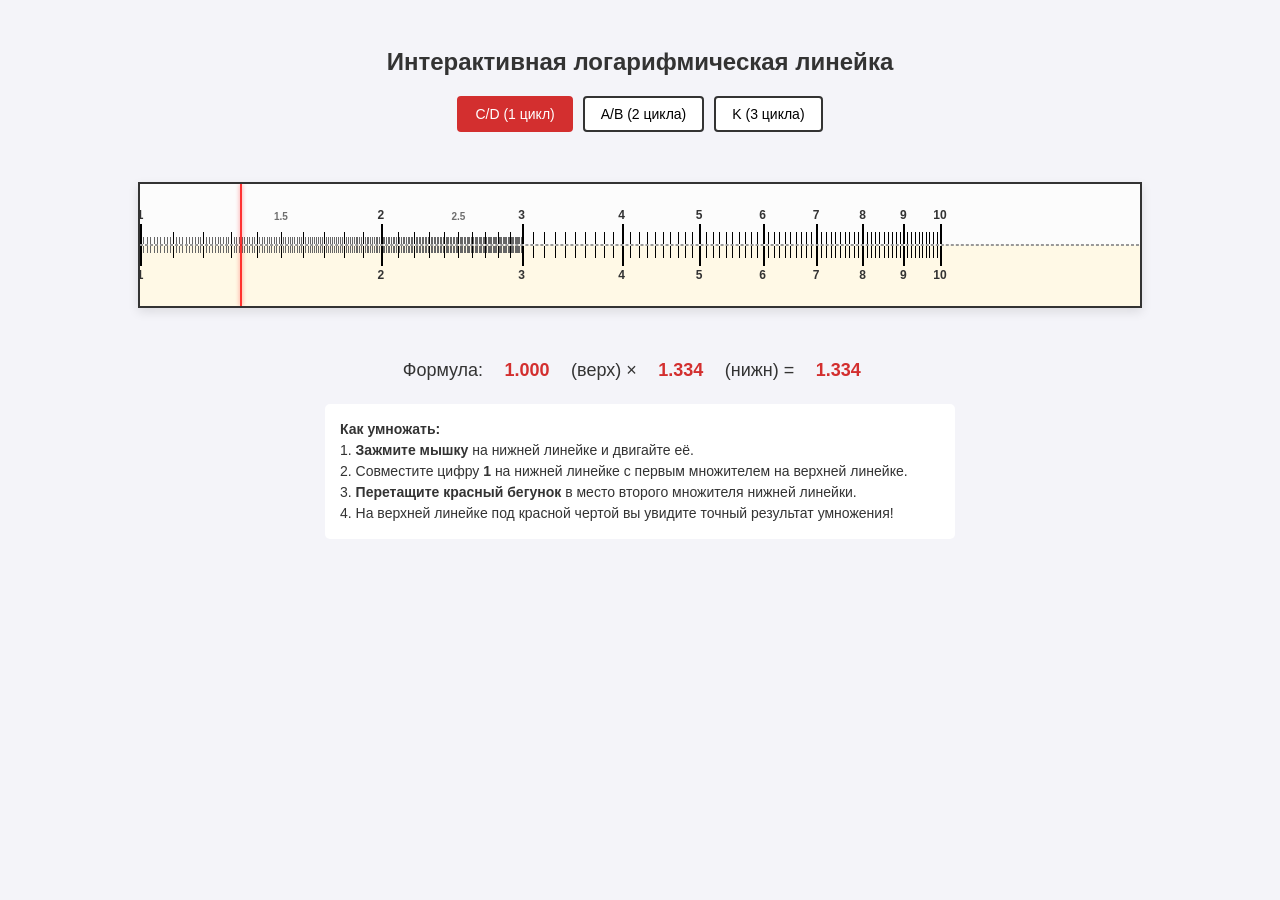
==== index.html @ 0c97687f "Added input to value fields" ====
<!DOCTYPE html>
<html lang="ru">
<head>
    <meta charset="UTF-8">
    <meta name="viewport" content="width=device-width, initial-scale=1.0">
    <title>Логарифмическая линейка: Умножение</title>
    <link rel="stylesheet" href="styles.css">
</head>

<body>
    <h2 style="text-align: center;">Интерактивная логарифмическая линейка</h2>

    <!-- Переключатель -->
    <div class="scale-selector">
        <button class="scale-btn active" data-cycles="1">C/D (1 цикл)</button>
        <button class="scale-btn" data-cycles="2">A/B (2 цикла)</button>
        <button class="scale-btn" data-cycles="3">K (3 цикла)</button>
    </div>

    <div class="ruler-container" id="rulerBox">
        <!-- Бегунок -->
        <div id="cursor" style="left: 100px;"></div>

        <!-- Верхняя неподвижная шкала -->
        <div class="ruler top-ruler" id="topRuler"></div>

        <!-- Нижняя подвижная шкала -->
        <div class="ruler bottom-ruler" id="bottomRuler" style="transform: translateX(0px);"></div>
    </div>

<div class="info-panel">
    Формула: <input type="number" id="valA" value="1.000" step="0.001" min="1" max="10"> (верх) × 
    <input type="number" id="valB" value="1.000" step="0.001" min="1" max="10"> (нижн) = 
    <input type="number" id="valResult" value="1.000" step="0.001" readonly>
</div>

    <div class="instructions">
        <strong>Как умножать:</strong><br>
        1. <strong>Зажмите мышку</strong> на нижней линейке и двигайте её.<br>
        2. Совместите цифру <strong>1</strong> на нижней линейке с первым множителем на верхней линейке.<br>
        3. <strong>Перетащите красный бегунок</strong> в место второго множителя нижней линейки.<br>
        4. На верхней линейке под красной чертой вы увидите точный результат умножения!
    </div>

    <script src="app.js"></script>

</body>
</html>
---- styles.css ----
/* Контейнеры всякие */
body {
    font-family: sans-serif;
    background: #f4f4f9;
    color: #333;
    padding: 20px;
    user-select: none;
}
.ruler-container {
    position: relative;
    width: 1000px;
    margin: 50px auto;
    background: #fff;
    border: 2px solid #333;
    box-shadow: 0 4px 10px rgba(0,0,0,0.1);
    overflow: hidden;
}
/* Стили линеек */
.ruler {
    position: relative;
    height: 60px;
    width: 2000px; /* Запас для сдвига */
    transition: transform 0.05s linear;
}
.top-ruler {
    background: #fcfcfc;
    border-bottom: 1px dashed #999;
}
.bottom-ruler {
    background: #fff9e6;
    cursor: grab;
    border-top: 1px dashed #999;
}
.bottom-ruler:active {
    cursor: grabbing;
}
/* Деления и текст */
.tick {
    position: absolute;
    width: 1px;
    background: #000;
}
.tick.major { height: 20px; width: 2px; }
.tick.medium { height: 12px; }
.tick.minor { height: 7px; background: #666; }

.top-ruler .tick { bottom: 0; }
.bottom-ruler .tick { top: 0; }

.label {
    position: absolute;
    font-size: 12px;
    font-weight: bold;
    transform: translateX(-50%);
}
.top-ruler .label { bottom: 22px; }
.bottom-ruler .label { top: 22px; }

/* Бегунок */
    #cursor {
    position: absolute;
    top: 0;
    bottom: 0;
    width: 2px;
    background: rgba(255, 0, 0, 0.8);
    box-shadow: 0 0 4px rgba(255,0,0,0.5);
    cursor: ew-resize;
    z-index: 10;
}

.info-panel {
    text-align: center;
    font-size: 18px;
    margin-top: 20px;
}
.info-panel span {
    font-weight: bold;
    color: #d32f2f;
}
.instructions {
    max-width: 600px;
    margin: 20px auto;
    font-size: 14px;
    line-height: 1.5;
    background: #fff;
    padding: 15px;
    border-radius: 5px;
}

.scale-selector {
    display: flex;
    justify-content: center;
    gap: 10px;
    margin: 20px auto;
    max-width: 1000px;
}
.scale-btn {
    padding: 8px 16px;
    border: 2px solid #333;
    background: #fff;
    cursor: pointer;
    font-size: 14px;
    border-radius: 4px;
    transition: all 0.2s;
}
.scale-btn:hover { background: #eee; }
.scale-btn.active {
    background: #d32f2f;
    color: #fff;
    border-color: #d32f2f;
}

/* Коммит 03.06.2026 */
/* Стили полей ввода значений */
.info-panel input {
    width: 70px;
    padding: 2px 4px;
    font-size: 18px;
    font-weight: bold;
    color: #d32f2f;
    border: none;
    border-bottom: 1px dashed transparent;
    border-radius: 0;
    text-align: center;
    background: transparent;
    font-family: sans-serif;
    transition: border-color 0.2s;
    -moz-appearance: textfield; /* стрелочки в Firefox */
}

/* стрелочки в Chrome/Safari/Edge */
.info-panel input::-webkit-outer-spin-button,
.info-panel input::-webkit-inner-spin-button {
    -webkit-appearance: none;
    margin: 0;
}

/* При наведении пунктир */
.info-panel input:hover {
    border-bottom: 1px dashed #ccc;
}

/* При фокусе просто линия */
.info-panel input:focus {
    outline: none;
    border-bottom: 1px solid #d32f2f;
}

/* Поле результата остаётся неактивным */
.info-panel input[readonly] {
    cursor: default;
}
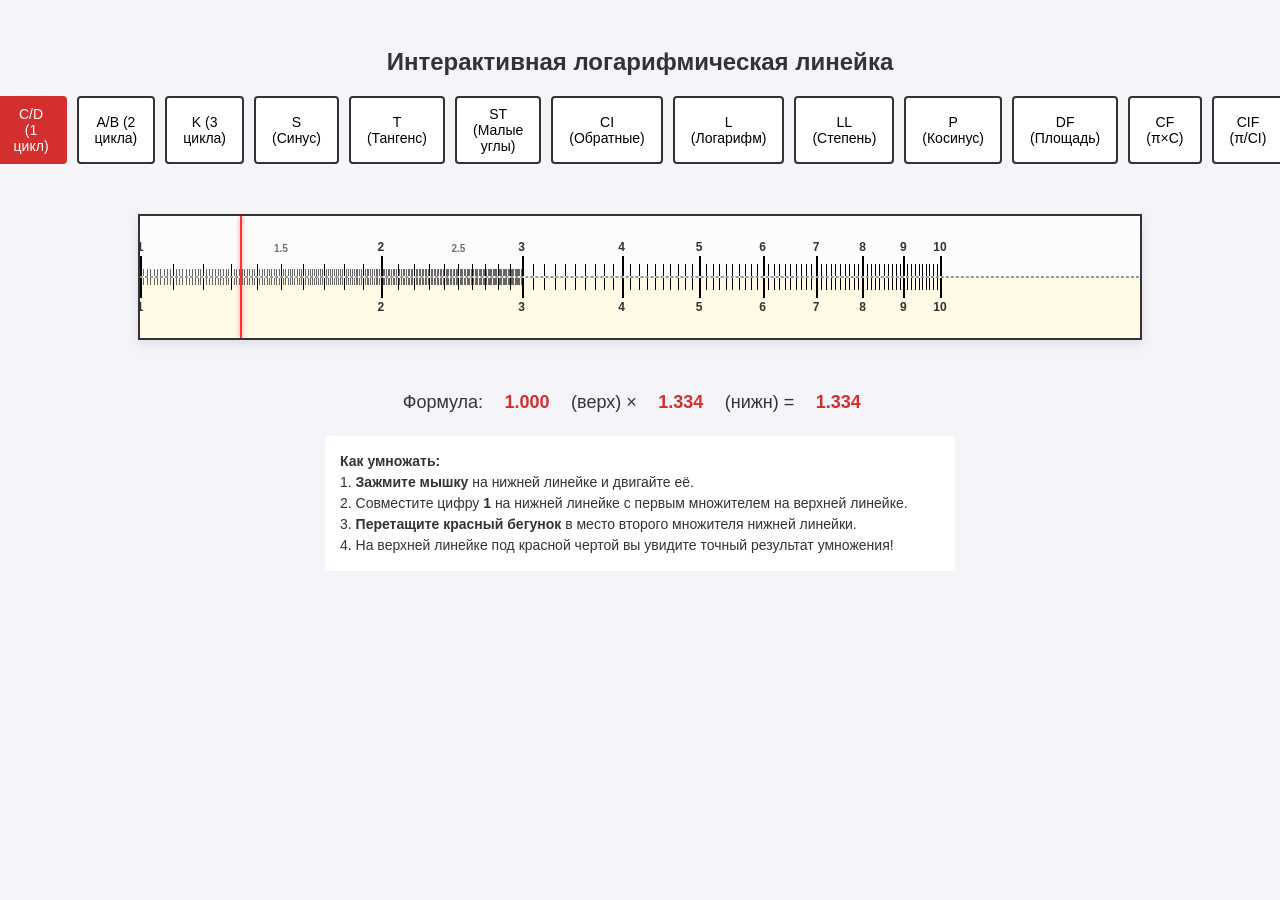
==== commit ca3f2e88: "feat: added new ruler modes 4-13 main changes: - corrected ruler movement direction when entering va" ====
--- a/index.html
+++ b/index.html
@@ -15,6 +15,16 @@
         <button class="scale-btn active" data-cycles="1">C/D (1 цикл)</button>
         <button class="scale-btn" data-cycles="2">A/B (2 цикла)</button>
         <button class="scale-btn" data-cycles="3">K (3 цикла)</button>
+        <button class="scale-btn" data-mode="4">S (Синус)</button>
+        <button class="scale-btn" data-mode="5">T (Тангенс)</button>
+        <button class="scale-btn" data-mode="6">ST (Малые углы)</button>
+        <button class="scale-btn" data-mode="7">CI (Обратные)</button>
+        <button class="scale-btn" data-mode="8">L (Логарифм)</button>
+        <button class="scale-btn" data-mode="9">LL (Степень)</button>
+        <button class="scale-btn" data-mode="10">P (Косинус)</button>
+        <button class="scale-btn" data-mode="11">DF (Площадь)</button>
+        <button class="scale-btn" data-mode="12">CF (π×C)</button>
+        <button class="scale-btn" data-mode="13">CIF (π/CI)</button>
     </div>
 
     <div class="ruler-container" id="rulerBox">
@@ -28,18 +38,156 @@
         <div class="ruler bottom-ruler" id="bottomRuler" style="transform: translateX(0px);"></div>
     </div>
 
-<div class="info-panel">
-    Формула: <input type="number" id="valA" value="1.000" step="0.001" min="1" max="10"> (верх) × 
-    <input type="number" id="valB" value="1.000" step="0.001" min="1" max="10"> (нижн) = 
-    <input type="number" id="valResult" value="1.000" step="0.001" readonly>
-</div>
+    <div class="info-panel">
+    <!-- Режим 1: Умножение -->
+    <div class="formula-block active" data-mode="1">
+        Формула: <input type="number" id="valA" value="1.000" step="0.001" min="1" max="10"> (верх) × 
+        <input type="number" id="valB" value="1.000" step="0.001" min="1" max="10"> (нижн) = 
+        <input type="number" id="valResult" value="1.000" step="0.001" readonly>
+    </div>
+    <!-- Режим 2: Квадрат -->
+    <div class="formula-block" data-mode="2">
+        Формула: <input type="number" id="valA_sq" value="1.000" step="0.001" min="1" max="10"><span class="power">2</span> = 
+        <input type="number" id="valResult_sq" value="1.000" step="0.001" readonly>
+    </div>
+    <!-- Режим 3: Куб -->
+    <div class="formula-block" data-mode="3">
+        Формула: <input type="number" id="valA_cb" value="1.000" step="0.001" min="1" max="10"><span class="power">3</span> = 
+        <input type="number" id="valResult_cb" value="1.000" step="0.001" readonly>
+    </div>
+    <!-- Режим 4: Синус -->
+    <div class="formula-block" data-mode="4">
+        Формула: sin(<input type="number" id="valAngle_S" value="30" step="0.1" min="5.73" max="90">°) = 
+        <input type="number" id="valResult_S" value="0.500" step="0.001" readonly>
+    </div>
+    <!-- Режим 5: Тангенс -->
+    <div class="formula-block" data-mode="5">
+        Формула: tan(<input type="number" id="valAngle_T" value="30" step="0.1" min="5.73" max="45">°) = 
+        <input type="number" id="valResult_T" value="0.577" step="0.001" readonly>
+    </div>
+    <!-- Режим 6: Малые углы -->
+    <div class="formula-block" data-mode="6">
+        Формула: sin/tan(<input type="number" id="valAngle_ST" value="3" step="0.1" min="0.57" max="5.73">°) = 
+        <input type="number" id="valResult_ST" value="0.052" step="0.001" readonly>
+    </div>
+    <!-- Режим 7: Обратные числа -->
+    <div class="formula-block" data-mode="7">
+        Формула: 1 / <input type="number" id="valCI" value="2.000" step="0.001" min="1" max="10"> = 
+        <input type="number" id="valResult_CI" value="0.500" step="0.001" readonly>
+    </div>
+    <!-- Режим 8: Десятичный логарифм -->
+    <div class="formula-block" data-mode="8">
+        Формула: log10(<input type="number" id="valL_D" value="2.000" step="0.001" min="1" max="10">) = 
+        <input type="number" id="valResult_L" value="0.301" step="0.001" readonly>
+    </div>
+    <!-- Режим 9: Степень логарифма -->
+    <div class="formula-block" data-mode="9">
+        Формула: e^<input type="number" id="valLL_exp" value="1" step="0.1" min="0" max="2.3"> = 
+        <input type="number" id="valResult_LL" value="2.718" step="0.001" readonly>
+    </div>
+    <!-- Режим 10: Пифагорова шкала -->
+    <div class="formula-block" data-mode="10">
+        Формула: √(1 - <input type="number" id="valP_x" value="0.6" step="0.01" min="0" max="1">²) = 
+        <input type="number" id="valResult_P" value="0.800" step="0.001" readonly>
+    </div>
+    <!-- Режим 11: Площадь круга -->
+    <div class="formula-block" data-mode="11">
+        Формула: π×<input type="number" id="valDF_d" value="2" step="0.1" min="1" max="10">²/4 = 
+        <input type="number" id="valResult_DF" value="3.142" step="0.001" readonly>
+    </div>
+    <!-- Режим 12: Смещённая на пи шкала -->
+    <div class="formula-block" data-mode="12">
+        Формула: π × <input type="number" id="valCF_c" value="2" step="0.1" min="1" max="10"> = 
+        <input type="number" id="valResult_CF" value="6.283" step="0.001" readonly>
+    </div>
+    <!-- Режим 13: Обратная смещённой на пи шкале -->
+    <div class="formula-block" data-mode="13">
+        Формула: π / <input type="number" id="valCIF_c" value="2" step="0.1" min="1" max="10"> = 
+        <input type="number" id="valResult_CIF" value="1.571" step="0.001" readonly>
+    </div>
+    </div>
 
     <div class="instructions">
-        <strong>Как умножать:</strong><br>
-        1. <strong>Зажмите мышку</strong> на нижней линейке и двигайте её.<br>
-        2. Совместите цифру <strong>1</strong> на нижней линейке с первым множителем на верхней линейке.<br>
-        3. <strong>Перетащите красный бегунок</strong> в место второго множителя нижней линейки.<br>
-        4. На верхней линейке под красной чертой вы увидите точный результат умножения!
+        <!-- Инструкция для умножения -->
+        <div class="instruction-block active" data-mode="1">
+            <strong>Как умножать:</strong><br>
+            1. <strong>Зажмите мышку</strong> на нижней линейке и двигайте её.<br>
+            2. Совместите цифру <strong>1</strong> на нижней линейке с первым множителем на верхней линейке.<br>
+            3. <strong>Перетащите красный бегунок</strong> в место второго множителя нижней линейки.<br>
+            4. На верхней линейке под красной чертой вы увидите точный результат умножения!
+        </div>
+        <!-- Инструкция для квадрата -->
+        <div class="instruction-block" data-mode="2">
+            <strong>Как возвести в квадрат:</strong><br>
+            1. Нижняя линейка (шкала D) зафиксирована.<br>
+            2. Введите число в поле или <strong>перетащите красный бегунок</strong> на нужное число на нижней линейке.<br>
+            3. На верхней линейке (шкала A, 2 цикла) под красной чертой — квадрат этого числа!
+        </div>
+        <!-- Инструкция для куба -->
+        <div class="instruction-block" data-mode="3">
+            <strong>Как возвести в куб:</strong><br>
+            1. Нижняя линейка (шкала D) зафиксирована.<br>
+            2. Введите число в поле или <strong>перетащите красный бегунок</strong> на нужное число на нижней линейке.<br>
+            3. На верхней линейке (шкала K, 3 цикла) под красной чертой — куб этого числа!
+        </div>
+        <!-- Инструкция для синуса -->
+        <div class="instruction-block" data-mode="4">
+            <strong>Как найти синус (S):</strong><br>
+            1. Введите угол (от 5.73° до 90°) или перетащите бегунок на нижней шкале S.<br>
+            2. На верхней шкале D под чертой вы увидите значение синуса (от 0.1 до 1.0).
+        </div>
+        <!-- Инструкция для тангенса -->
+        <div class="instruction-block" data-mode="5">
+        <strong>Как найти тангенс (T):</strong><br>
+            1. Введите угол (от 5.73° до 45°) или перетащите бегунок на нижней шкале T.<br>
+            2. На верхней шкале D под чертой вы увидите значение тангенса (от 0.1 до 1.0).
+        </div>
+        <!-- Инструкция для тригонометрических функций малых углов -->
+        <div class="instruction-block" data-mode="6">
+            <strong>Малые углы (ST):</strong><br>
+            1. Для углов от 0.57° до 5.73° синус и тангенс практически равны.<br>
+            2. Введите угол или перетащите бегунок на нижней шкале ST.<br>
+            3. На верхней шкале D под чертой вы увидите значение (от 0.01 до 0.1).
+        </div>
+        <!-- Инструкция для обратных чисел -->
+        <div class="instruction-block" data-mode="7">
+            <strong>Обратные числа (CI):</strong><br>
+            1. Шкала CI (нижняя) идет в обратном направлении (от 10 до 1).<br>
+            2. Введите число или перетащите бегунок на нижней шкале CI.<br>
+            3. На верхней шкале D под чертой вы увидите результат деления 1 на это число.
+        </div>
+        <!-- Инструкция для десятичных логарифмов -->
+        <div class="instruction-block" data-mode="8">
+            <strong>Десятичные логарифмы (L):</strong><br>
+            1. Верхняя шкала L — линейная (от 0.0 до 1.0). Нижняя D — логарифмическая.<br>
+            2. Введите число (1-10) или перетащите бегунок на нижней шкале D.<br>
+            3. На верхней шкале L под чертой вы увидите мантиссу логарифма.
+        </div>
+        <div class="instruction-block" data-mode="9">
+            <strong>Возведение в степень (LL):</strong><br>
+            1. Введите показатель степени (0-2.3) или перетащите бегунок на нижней шкале D.<br>
+            2. На верхней шкале LL под чертой — результат e^x (от 1 до 10).
+        </div>
+    <div class="instruction-block" data-mode="10">
+        <strong>Пифагорова шкала (P):</strong><br>
+        1. Введите значение x (0-1) или перетащите бегунок на нижней шкале D.<br>
+        2. На верхней шкале P под чертой — √(1-x²), то есть косинус угла.
+    </div>
+    <div class="instruction-block" data-mode="11">
+        <strong>Площадь круга (DF):</strong><br>
+        1. Введите диаметр (1-10) или перетащите бегунок на нижней шкале D.<br>
+        2. На верхней шкале DF под чертой — площадь круга π×d²/4.
+    </div>
+    <div class="instruction-block" data-mode="12">
+        <strong>Сложенная шкала C (CF):</strong><br>
+        1. Введите число (1-10) или перетащите бегунок на нижней шкале C.<br>
+        2. На верхней шкале CF под чертой — результат умножения на π.
+    </div>
+    <div class="instruction-block" data-mode="13">
+        <strong>Обратная сложенная (CIF):</strong><br>
+        1. Введите число (1-10) или перетащите бегунок на нижней шкале CI.<br>
+        2. На верхней шкале CIF под чертой — результат π/x.
+    </div>
     </div>
 
     <script src="app.js"></script>
--- a/styles.css
+++ b/styles.css
@@ -127,6 +127,7 @@
     font-family: sans-serif;
     transition: border-color 0.2s;
     -moz-appearance: textfield; /* стрелочки в Firefox */
+    appearance: textfield; /* чтобы не ругалось */
 }
 
 /* стрелочки в Chrome/Safari/Edge */
@@ -150,4 +151,19 @@
 /* Поле результата остаётся неактивным */
 .info-panel input[readonly] {
     cursor: default;
+}
+
+/* Переключение блоков формул и инструкций */
+.formula-block { display: none; }
+.formula-block.active { display: block; }
+.instruction-block { display: none; }
+.instruction-block.active { display: block; }
+
+/* Стили для степеней 2 и 3 */
+.power {
+    color: #d32f2f;
+    font-weight: bold;
+    font-size: 18px;
+    margin: 0 6px;
+    vertical-align: super;
 }
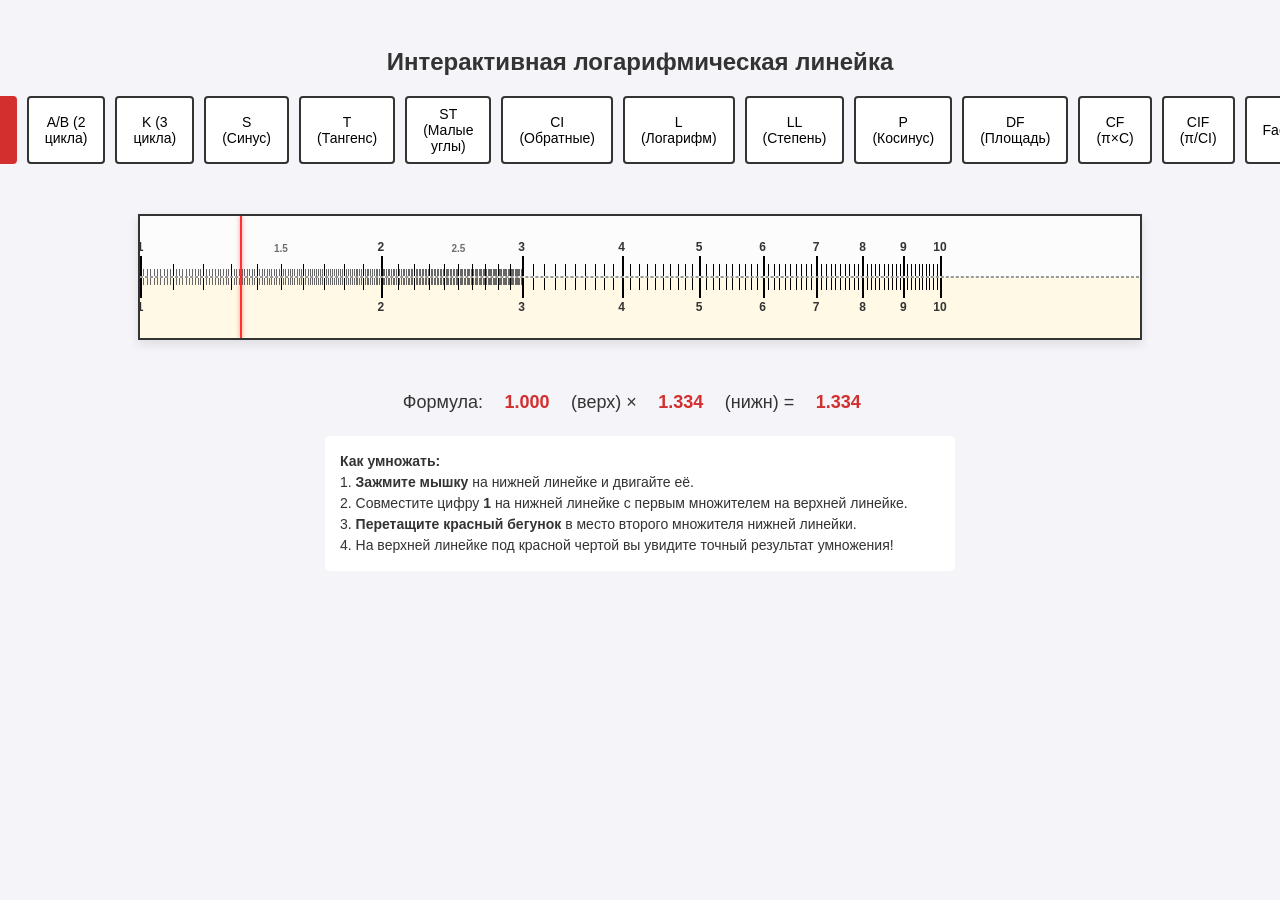
==== commit ad431eb1: "factorials added" ====
--- a/index.html
+++ b/index.html
@@ -25,6 +25,7 @@
         <button class="scale-btn" data-mode="11">DF (Площадь)</button>
         <button class="scale-btn" data-mode="12">CF (π×C)</button>
         <button class="scale-btn" data-mode="13">CIF (π/CI)</button>
+        <button class="scale-btn" data-mode="14">Factorial</button>
     </div>
 
     <div class="ruler-container" id="rulerBox">
@@ -104,6 +105,12 @@
     <div class="formula-block" data-mode="13">
         Формула: π / <input type="number" id="valCIF_c" value="2" step="0.1" min="1" max="10"> = 
         <input type="number" id="valResult_CIF" value="1.571" step="0.001" readonly>
+    </div>
+    <!-- Режим 14: Факториал -->
+    <div class="formula-block" data-mode="14">
+        Формула: <input type="number" id="valFactA" value="2" step="0.1" min="1" max="7">!   *
+                 <input type="number" id="valFactB" value="2" step="0.1" min="1" max="7">! = 
+        <input type="number" id="valResult_Fact" value="1.571" step="0.001" readonly>
     </div>
     </div>
 
@@ -188,7 +195,12 @@
         1. Введите число (1-10) или перетащите бегунок на нижней шкале CI.<br>
         2. На верхней шкале CIF под чертой — результат π/x.
     </div>
-    </div>
+    <div class="instruction-block" data-mode="14">
+        <strong>Обратная сложенная (CIF):</strong><br>
+        1. Введите число (1-10) или перетащите бегунок на нижней шкале CI.<br>
+        2. На верхней шкале CIF под чертой — результат π/x.
+    </div>
+        </div>
 
     <script src="app.js"></script>
 
--- a/styles.css
+++ b/styles.css
@@ -166,4 +166,61 @@
     font-size: 18px;
     margin: 0 6px;
     vertical-align: super;
+}
+
+/* Адаптивность для мобильных устройств */
+@media (max-width: 1024px) {
+    .ruler-container {
+        width: 100%;
+        max-width: 100%;
+        margin: 20px auto;
+        overflow-x: auto;
+    }
+    
+    .ruler {
+        width: 100%;
+        min-width: 800px;
+    }
+    
+    .scale-selector {
+        flex-wrap: wrap;
+        gap: 5px;
+        padding: 0 10px;
+    }
+    
+    .scale-btn {
+        padding: 6px 10px;
+        font-size: 12px;
+    }
+    
+    .info-panel {
+        font-size: 16px;
+        padding: 0 10px;
+    }
+    
+    .info-panel input {
+        width: 60px;
+        font-size: 16px;
+    }
+    
+    .instructions {
+        margin: 10px;
+        font-size: 13px;
+    }
+}
+
+/* Увеличение области касания для бегунка */
+#cursor::before {
+    content: '';
+    position: absolute;
+    top: -10px;
+    bottom: -10px;
+    left: -10px;
+    right: -10px;
+}
+
+/* Запрет выделения текста при перетаскивании на мобильных */
+body.touch-active {
+    user-select: none;
+    -webkit-user-select: none;
 }
